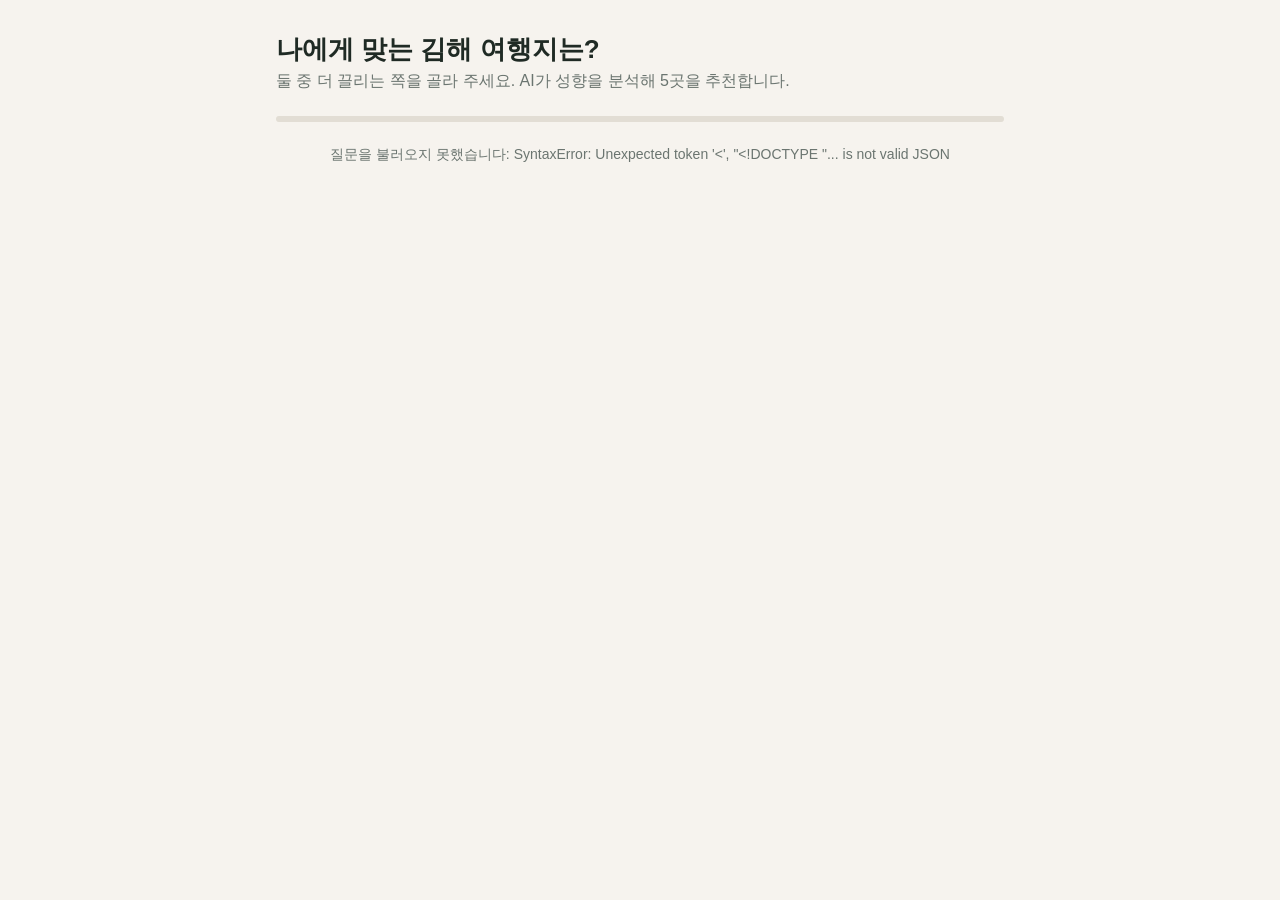
==== agent/static/index.html @ b8bde06d "v2 추천 API 원본 가져오기 (03_LocalRise_API) Co-Authored-By: Claude Opus 5.5 <noreply@anthropic.com> Claude-" ====
<!doctype html>
<html lang="ko">
<head>
<meta charset="utf-8">
<meta name="viewport" content="width=device-width, initial-scale=1">
<title>LocalRise 김해 여행 성향 테스트</title>
<style>
  :root { --bg:#f6f3ee; --card:#fff; --ink:#1f2a24; --sub:#6b7570; --accent:#2f6b4f; --accent2:#e6efe9; --line:#e2ddd4; }
  * { box-sizing:border-box; }
  body { margin:0; background:var(--bg); color:var(--ink); font-family:"Pretendard","Apple SD Gothic Neo","Malgun Gothic",sans-serif; }
  .wrap { max-width:760px; margin:0 auto; padding:32px 16px 64px; }
  h1 { font-size:26px; margin:0 0 4px; } .lead { color:var(--sub); margin:0 0 24px; }
  .bar { height:6px; background:var(--line); border-radius:3px; overflow:hidden; margin-bottom:24px; }
  .bar > i { display:block; height:100%; width:0; background:var(--accent); transition:width .25s; }
  .q { background:var(--card); border-radius:16px; padding:28px 20px; box-shadow:0 1px 3px rgba(0,0,0,.06); }
  .q h2 { font-size:21px; margin:0 0 20px; text-align:center; }
  .opts { display:grid; grid-template-columns:1fr 1fr; gap:12px; }
  .opt { border:2px solid var(--line); background:#fff; border-radius:12px; padding:22px 12px; font-size:17px; cursor:pointer; color:var(--ink); }
  .opt:hover { border-color:var(--accent); background:var(--accent2); }
  .muted { color:var(--sub); font-size:14px; text-align:center; margin-top:14px; }
  .persona { background:var(--accent); color:#fff; border-radius:16px; padding:20px; margin-bottom:18px; font-size:17px; line-height:1.6; }
  .rec { background:var(--card); border-radius:14px; padding:18px; margin-bottom:12px; display:grid; grid-template-columns:120px 1fr; gap:16px; }
  .rec .media { width:120px; height:90px; border-radius:10px; background:var(--accent2); object-fit:cover; display:flex; align-items:center; justify-content:center; color:var(--sub); font-size:12px; }
  .rec h3 { margin:0 0 6px; font-size:18px; } .rec p { margin:0 0 8px; line-height:1.6; font-size:15px; }
  .tag { display:inline-block; background:var(--accent2); color:var(--accent); border-radius:999px; padding:2px 10px; font-size:13px; margin-right:4px; }
  .btn { background:var(--accent); color:#fff; border:0; border-radius:10px; padding:12px 18px; font-size:16px; cursor:pointer; margin-top:8px; }
  .meta { color:var(--sub); font-size:13px; margin-top:12px; }
  .spin { width:36px; height:36px; border:4px solid var(--line); border-top-color:var(--accent); border-radius:50%; margin:24px auto; animation:r 1s linear infinite; }
  @keyframes r { to { transform:rotate(360deg); } }
  @media (max-width:520px) { .opts { grid-template-columns:1fr; } .rec { grid-template-columns:1fr; } .rec .media { width:100%; height:160px; } }
</style>
</head>
<body>
<div class="wrap">
  <h1>나에게 맞는 김해 여행지는?</h1>
  <p class="lead">둘 중 더 끌리는 쪽을 골라 주세요. AI가 성향을 분석해 5곳을 추천합니다.</p>
  <div class="bar"><i id="bar"></i></div>
  <div id="app"><div class="spin"></div></div>
</div>
<script>
// 이 페이지는 API 동작 확인용 테스트 화면입니다. 팀 프론트엔드는 같은 API(/quiz, /recommend_quiz)를 호출하면 됩니다.
const el = document.getElementById("app"), bar = document.getElementById("bar");
let questions = [], answers = {}, idx = 0;
const esc = s => String(s ?? "").replace(/[&<>"']/g, c => ({"&":"&amp;","<":"&lt;",">":"&gt;",'"':"&quot;","'":"&#39;"}[c]));

async function start() {
  try {
    questions = (await (await fetch("/quiz")).json()).questions;
    answers = {}; idx = 0; showQ();
  } catch (e) { el.innerHTML = `<p class="muted">질문을 불러오지 못했습니다: ${esc(e)}</p>`; }
}
function showQ() {
  bar.style.width = (idx / questions.length * 100) + "%";
  const q = questions[idx];
  el.innerHTML = `<div class="q"><h2>${esc(q.text)}</h2><div class="opts">
    <button class="opt" data-v="A">${esc(q.options.A.label)}</button>
    <button class="opt" data-v="B">${esc(q.options.B.label)}</button></div>
    <p class="muted">${idx + 1} / ${questions.length}</p></div>`;
  el.querySelectorAll(".opt").forEach(b => b.onclick = () => pick(q.id, b.dataset.v));
}
function pick(id, v) {
  answers[id] = v; idx++;
  idx < questions.length ? showQ() : submit();
}
async function submit() {
  bar.style.width = "100%";
  el.innerHTML = `<div class="spin"></div><p class="muted">AI가 여행 성향을 분석하고 있어요…</p>`;
  const t0 = performance.now();
  try {
    const res = await fetch("/recommend_quiz", { method:"POST", headers:{"Content-Type":"application/json"}, body:JSON.stringify({answers}) });
    if (!res.ok) throw new Error((await res.json()).detail || res.status);
    showResult(await res.json(), ((performance.now() - t0) / 1000).toFixed(1));
  } catch (e) { el.innerHTML = `<p class="muted">추천 실패: ${esc(e.message)}</p><button class="btn" onclick="start()">다시 하기</button>`; }
}
function media(r) {
  if (r.video_url) return `<video class="media" src="${esc(r.video_url)}" autoplay muted loop playsinline></video>`;
  if (r.image_url) return `<img class="media" src="${esc(r.image_url)}" alt="${esc(r.place_name)}">`;
  return `<div class="media">이미지 준비 중</div>`;
}
function showResult(d, sec) {
  el.innerHTML = `<div class="persona">${esc(d.persona_summary)}</div>` +
    d.recommendations.map((r, i) => `<div class="rec">${media(r)}<div>
      <h3>${i + 1}. ${esc(r.place_name)}</h3><p>${esc(r.recommend_reason)}</p>
      ${(r.matching_tags || []).map(t => `<span class="tag">#${esc(t)}</span>`).join("")}</div></div>`).join("") +
    `<button class="btn" onclick="start()">처음부터 다시</button>
     <p class="meta">응답 ${sec}초 · 생성 방식: ${esc(d.source)} · 답: ${esc(Object.values(d.answers || {}).join(""))}</p>`;
}
start();
</script>
</body>
</html>
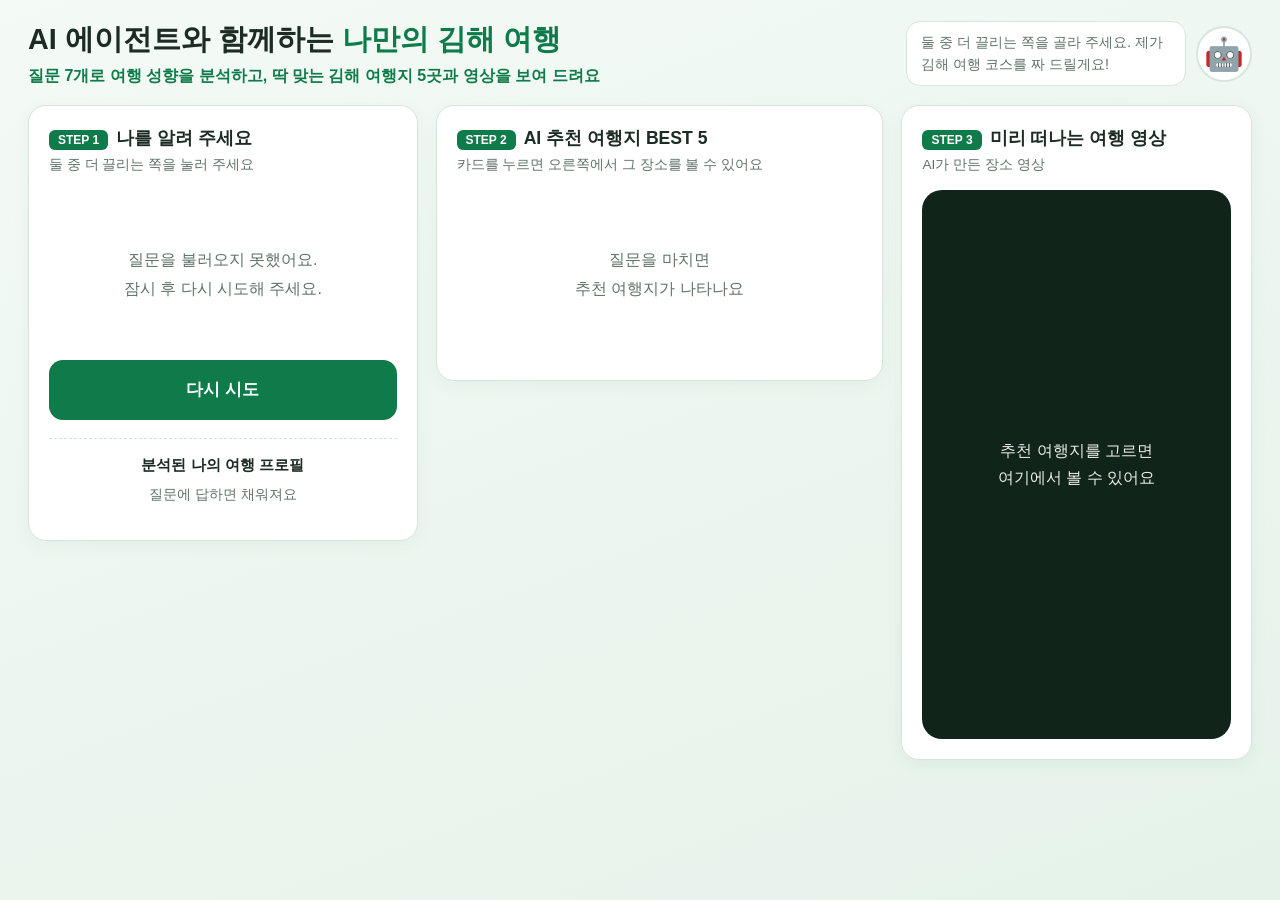
==== commit f2be4904: "시연 화면 3단계 추가 (질문 → 추천 카드 → 장소 영상) - Mock 화면 구성을 참고해 v2 7문항(/quiz, /recommend_quiz)에 연결 - 성향 요약(perso" ====
--- a/agent/static/index.html
+++ b/agent/static/index.html
@@ -1,91 +1,246 @@
-<!doctype html>
+<!DOCTYPE html>
 <html lang="ko">
 <head>
-<meta charset="utf-8">
+<meta charset="UTF-8">
 <meta name="viewport" content="width=device-width, initial-scale=1">
-<title>LocalRise 김해 여행 성향 테스트</title>
+<title>LocalRise · 나에게 맞는 김해 여행</title>
+<!-- 전시장 인터넷이 끊겨도 동작하도록 외부 폰트·스크립트를 쓰지 않는다 -->
 <style>
-  :root { --bg:#f6f3ee; --card:#fff; --ink:#1f2a24; --sub:#6b7570; --accent:#2f6b4f; --accent2:#e6efe9; --line:#e2ddd4; }
-  * { box-sizing:border-box; }
-  body { margin:0; background:var(--bg); color:var(--ink); font-family:"Pretendard","Apple SD Gothic Neo","Malgun Gothic",sans-serif; }
-  .wrap { max-width:760px; margin:0 auto; padding:32px 16px 64px; }
-  h1 { font-size:26px; margin:0 0 4px; } .lead { color:var(--sub); margin:0 0 24px; }
-  .bar { height:6px; background:var(--line); border-radius:3px; overflow:hidden; margin-bottom:24px; }
-  .bar > i { display:block; height:100%; width:0; background:var(--accent); transition:width .25s; }
-  .q { background:var(--card); border-radius:16px; padding:28px 20px; box-shadow:0 1px 3px rgba(0,0,0,.06); }
-  .q h2 { font-size:21px; margin:0 0 20px; text-align:center; }
-  .opts { display:grid; grid-template-columns:1fr 1fr; gap:12px; }
-  .opt { border:2px solid var(--line); background:#fff; border-radius:12px; padding:22px 12px; font-size:17px; cursor:pointer; color:var(--ink); }
-  .opt:hover { border-color:var(--accent); background:var(--accent2); }
-  .muted { color:var(--sub); font-size:14px; text-align:center; margin-top:14px; }
-  .persona { background:var(--accent); color:#fff; border-radius:16px; padding:20px; margin-bottom:18px; font-size:17px; line-height:1.6; }
-  .rec { background:var(--card); border-radius:14px; padding:18px; margin-bottom:12px; display:grid; grid-template-columns:120px 1fr; gap:16px; }
-  .rec .media { width:120px; height:90px; border-radius:10px; background:var(--accent2); object-fit:cover; display:flex; align-items:center; justify-content:center; color:var(--sub); font-size:12px; }
-  .rec h3 { margin:0 0 6px; font-size:18px; } .rec p { margin:0 0 8px; line-height:1.6; font-size:15px; }
-  .tag { display:inline-block; background:var(--accent2); color:var(--accent); border-radius:999px; padding:2px 10px; font-size:13px; margin-right:4px; }
-  .btn { background:var(--accent); color:#fff; border:0; border-radius:10px; padding:12px 18px; font-size:16px; cursor:pointer; margin-top:8px; }
-  .meta { color:var(--sub); font-size:13px; margin-top:12px; }
-  .spin { width:36px; height:36px; border:4px solid var(--line); border-top-color:var(--accent); border-radius:50%; margin:24px auto; animation:r 1s linear infinite; }
-  @keyframes r { to { transform:rotate(360deg); } }
-  @media (max-width:520px) { .opts { grid-template-columns:1fr; } .rec { grid-template-columns:1fr; } .rec .media { width:100%; height:160px; } }
+  :root { --g:#0f7a4a; --g2:#14935a; --gl:#e6f5ec; --line:#d7e6dd; --text:#1c2b24; --muted:#5f7368; --night:#10241a; }
+  * { box-sizing:border-box; margin:0; }
+  body { font-family:"Pretendard","Apple SD Gothic Neo","Malgun Gothic","Noto Sans KR",sans-serif; color:var(--text);
+         background:linear-gradient(160deg,#f4faf6,#e5f2ea); min-height:100vh; padding:20px 28px 40px; }
+  header { display:flex; justify-content:space-between; align-items:center; gap:20px; margin-bottom:18px; }
+  h1 { font-size:1.8rem; font-weight:900; } h1 span { color:var(--g); }
+  .sub { color:var(--g); font-weight:600; margin-top:6px; }
+  .bot { display:flex; align-items:center; gap:10px; }
+  .bot i { font-style:normal; font-size:2rem; width:56px; height:56px; display:grid; place-items:center; background:#fff; border:2px solid var(--line); border-radius:50%; }
+  .bubble { background:#fff; border:1px solid var(--line); border-radius:14px; padding:10px 14px; font-size:.9rem; color:var(--muted); max-width:280px; line-height:1.5; }
+  .grid { display:grid; grid-template-columns:1fr 1.15fr 0.9fr; gap:18px; align-items:start; }
+  .panel { background:#fff; border:1px solid var(--line); border-radius:18px; padding:20px; box-shadow:0 4px 18px rgba(15,122,74,.06); }
+  .step { display:inline-block; background:var(--g); color:#fff; font-size:.75rem; font-weight:700; padding:3px 9px; border-radius:6px; margin-right:8px; }
+  .ptitle { font-weight:800; font-size:1.1rem; } .psub { color:var(--muted); font-size:.85rem; margin:6px 0 16px; }
+  .bar { height:8px; background:var(--gl); border-radius:99px; overflow:hidden; margin-bottom:8px; }
+  .bar i { display:block; height:100%; width:0; background:var(--g2); transition:width .3s; }
+  .count { text-align:right; color:var(--muted); font-size:.85rem; margin-bottom:10px; }
+  .q { font-weight:800; font-size:1.25rem; margin:4px 0 16px; line-height:1.4; }
+  .opts { display:grid; gap:12px; }
+  .opts button, .ghost { min-height:72px; padding:16px 14px; border:2px solid var(--line); background:#fff; border-radius:14px;
+         font:inherit; font-size:1.1rem; font-weight:600; cursor:pointer; color:var(--text); transition:.15s; }
+  .opts button:hover, .opts button:active, .ghost:hover { border-color:var(--g); background:var(--gl); }
+  .back { margin-top:12px; background:none; border:0; color:var(--muted); font:inherit; cursor:pointer; text-decoration:underline; }
+  .primary { width:100%; min-height:60px; border:0; border-radius:14px; background:var(--g); color:#fff; font:inherit; font-weight:800; font-size:1.05rem; cursor:pointer; }
+  .primary:hover { background:var(--g2); } .primary:disabled { background:#b7cdc1; cursor:not-allowed; }
+  .profile { margin-top:18px; padding-top:16px; border-top:1px dashed var(--line); }
+  .profile b { font-size:.95rem; display:block; margin-bottom:10px; text-align:center; }
+  .persona { background:var(--g); color:#fff; border-radius:14px; padding:14px 16px; line-height:1.6; font-size:1rem; margin-bottom:10px; }
+  .tag { display:inline-block; background:var(--gl); color:var(--g); border-radius:99px; font-size:.8rem; padding:4px 10px; margin:2px; }
+  .empty { color:var(--muted); text-align:center; padding:56px 10px; font-size:1rem; line-height:1.8; }
+  .spinner { width:38px; height:38px; border:4px solid var(--gl); border-top-color:var(--g); border-radius:50%; animation:spin 1s linear infinite; margin:0 auto 14px; }
+  #list { display:grid; gap:10px; margin-bottom:14px; }
+  .card { display:grid; grid-template-columns:92px 1fr; gap:12px; padding:10px; border:2px solid var(--line); border-radius:14px;
+          cursor:pointer; transition:.15s; animation:fade .4s ease both; text-align:left; background:#fff; font:inherit; color:inherit; }
+  .card:hover { border-color:#9fd2b6; } .card.sel { border-color:var(--g); background:#f6fcf8; }
+  .thumb { width:92px; height:92px; border-radius:10px; object-fit:cover; display:grid; place-items:center; color:#fff; font-weight:900; font-size:1.7rem; }
+  .card h3 { font-size:1.05rem; margin-bottom:4px; } .card h3 small { color:var(--g); font-weight:800; margin-right:4px; }
+  .card p { color:var(--muted); font-size:.85rem; line-height:1.5; display:-webkit-box; -webkit-line-clamp:3; -webkit-box-orient:vertical; overflow:hidden; }
+  .card.sel p { -webkit-line-clamp:unset; color:var(--text); }
+  .phone { position:relative; aspect-ratio:9/16; max-height:620px; margin:0 auto; border-radius:20px; overflow:hidden; background:var(--night);
+           display:grid; place-items:center; color:#fff; text-align:center; }
+  .phone video, .phone img { position:absolute; inset:0; width:100%; height:100%; object-fit:cover; display:none; }
+  .phone .msg { padding:24px; font-size:1rem; line-height:1.7; opacity:.92; z-index:1; }
+  .caption { position:absolute; left:16px; right:16px; bottom:16px; text-align:left; font-size:.95rem; line-height:1.5;
+             text-shadow:0 1px 6px #000; display:none; z-index:2; }
+  .caption b { font-size:1.2rem; }
+  .debug { margin-top:14px; font-size:.75rem; color:var(--muted); }
+  @keyframes fade { from { opacity:0; transform:translateY(8px); } } @keyframes spin { to { transform:rotate(360deg); } }
+  @media (max-width:1000px) { .grid { grid-template-columns:1fr; } .bubble { display:none; } .phone { max-height:520px; } }
 </style>
 </head>
 <body>
-<div class="wrap">
-  <h1>나에게 맞는 김해 여행지는?</h1>
-  <p class="lead">둘 중 더 끌리는 쪽을 골라 주세요. AI가 성향을 분석해 5곳을 추천합니다.</p>
-  <div class="bar"><i id="bar"></i></div>
-  <div id="app"><div class="spin"></div></div>
+<header>
+  <div>
+    <h1>AI 에이전트와 함께하는 <span>나만의 김해 여행</span></h1>
+    <p class="sub">질문 7개로 여행 성향을 분석하고, 딱 맞는 김해 여행지 5곳과 영상을 보여 드려요</p>
+  </div>
+  <div class="bot"><div class="bubble">둘 중 더 끌리는 쪽을 골라 주세요. 제가 김해 여행 코스를 짜 드릴게요!</div><i>🤖</i></div>
+</header>
+
+<div class="grid">
+  <section class="panel">
+    <div><span class="step">STEP 1</span><span class="ptitle">나를 알려 주세요</span></div>
+    <p class="psub">둘 중 더 끌리는 쪽을 눌러 주세요</p>
+    <div id="surveyBox"><div class="spinner"></div></div>
+    <div class="profile"><b>분석된 나의 여행 프로필</b><div id="profile"><p class="psub" style="text-align:center">질문에 답하면 채워져요</p></div></div>
+  </section>
+
+  <section class="panel">
+    <div><span class="step">STEP 2</span><span class="ptitle">AI 추천 여행지 BEST 5</span></div>
+    <p class="psub">카드를 누르면 오른쪽에서 그 장소를 볼 수 있어요</p>
+    <div id="recoBox"><div class="empty">질문을 마치면<br>추천 여행지가 나타나요</div></div>
+  </section>
+
+  <section class="panel">
+    <div><span class="step">STEP 3</span><span class="ptitle">미리 떠나는 여행 영상</span></div>
+    <p class="psub">AI가 만든 장소 영상</p>
+    <div class="phone">
+      <div class="msg" id="phoneMsg">추천 여행지를 고르면<br>여기에서 볼 수 있어요</div>
+      <img id="still" alt="">
+      <video id="player" playsinline muted loop></video>
+      <div class="caption" id="caption"></div>
+    </div>
+  </section>
 </div>
+<div class="debug" id="debug" hidden></div>
+
 <script>
-// 이 페이지는 API 동작 확인용 테스트 화면입니다. 팀 프론트엔드는 같은 API(/quiz, /recommend_quiz)를 호출하면 됩니다.
-const el = document.getElementById("app"), bar = document.getElementById("bar");
-let questions = [], answers = {}, idx = 0;
+const $ = id => document.getElementById(id);
 const esc = s => String(s ?? "").replace(/[&<>"']/g, c => ({"&":"&amp;","<":"&lt;",">":"&gt;",'"':"&quot;","'":"&#39;"}[c]));
-
-async function start() {
+const COLORS = ["#2f8f5b", "#3b7fb5", "#c47f2c", "#7a5bb5", "#b5476b"];
+const DEBUG = new URLSearchParams(location.search).has("debug");   // 주소 끝에 ?debug 붙이면 생성 방식 표시
+const IDLE_RESET_MS = 120000;   // 결과 화면에서 2분 동안 아무도 안 만지면 처음으로 (전시용)
+
+async function api(url, body) {
+  const res = await fetch(url, body ? { method: "POST", headers: { "Content-Type": "application/json" }, body: JSON.stringify(body) } : undefined);
+  if (!res.ok) throw new Error((await res.json().catch(() => ({}))).detail || res.status);
+  return res.json();
+}
+
+let questions = [], answers = {}, idx = 0, places = [], selected = 0, sessionId = "", viewToken = 0, idleTimer = null;
+const tasks = {};   // place_id -> {task_id, result}
+
+// ---------- STEP 1 질문 ----------
+async function startSurvey() {
+  clearTimeout(idleTimer);
+  answers = {}; idx = 0; places = []; viewToken++;
+  for (const k in tasks) delete tasks[k];
+  sessionId = "s_" + Math.random().toString(36).slice(2, 10);
+  $("recoBox").innerHTML = '<div class="empty">질문을 마치면<br>추천 여행지가 나타나요</div>';
+  $("profile").innerHTML = '<p class="psub" style="text-align:center">질문에 답하면 채워져요</p>';
+  resetPhone("추천 여행지를 고르면<br>여기에서 볼 수 있어요");
   try {
-    questions = (await (await fetch("/quiz")).json()).questions;
-    answers = {}; idx = 0; showQ();
-  } catch (e) { el.innerHTML = `<p class="muted">질문을 불러오지 못했습니다: ${esc(e)}</p>`; }
-}
-function showQ() {
-  bar.style.width = (idx / questions.length * 100) + "%";
+    if (!questions.length) questions = (await api("/quiz")).questions;
+    renderQuestion();
+  } catch (e) {
+    $("surveyBox").innerHTML = `<div class="empty">질문을 불러오지 못했어요.<br>잠시 후 다시 시도해 주세요.</div><button class="primary" onclick="startSurvey()">다시 시도</button>`;
+  }
+}
+
+function renderQuestion() {
   const q = questions[idx];
-  el.innerHTML = `<div class="q"><h2>${esc(q.text)}</h2><div class="opts">
-    <button class="opt" data-v="A">${esc(q.options.A.label)}</button>
-    <button class="opt" data-v="B">${esc(q.options.B.label)}</button></div>
-    <p class="muted">${idx + 1} / ${questions.length}</p></div>`;
-  el.querySelectorAll(".opt").forEach(b => b.onclick = () => pick(q.id, b.dataset.v));
-}
+  $("surveyBox").innerHTML = `<div class="bar"><i style="width:${idx / questions.length * 100}%"></i></div>
+    <div class="count">${idx + 1} / ${questions.length}</div>
+    <div class="q">${esc(q.text)}</div>
+    <div class="opts">
+      <button data-v="A">${esc(q.options.A.label)}</button>
+      <button data-v="B">${esc(q.options.B.label)}</button>
+    </div>${idx ? '<button class="back" id="back">← 이전 질문</button>' : ""}`;
+  $("surveyBox").querySelectorAll(".opts button").forEach(b => b.onclick = () => pick(q.id, b.dataset.v));
+  if (idx) $("back").onclick = () => { idx--; delete answers[questions[idx].id]; renderProfileTags(); renderQuestion(); };
+}
+
+function renderProfileTags() {
+  const tags = questions.filter(q => answers[q.id]).map(q => `<span class="tag">#${esc(q.options[answers[q.id]].label)}</span>`);
+  $("profile").innerHTML = tags.length ? `<div style="text-align:center">${tags.join("")}</div>` : '<p class="psub" style="text-align:center">질문에 답하면 채워져요</p>';
+}
+
 function pick(id, v) {
-  answers[id] = v; idx++;
-  idx < questions.length ? showQ() : submit();
-}
+  answers[id] = v; idx++; renderProfileTags();
+  idx < questions.length ? renderQuestion() : submit();
+}
+
 async function submit() {
-  bar.style.width = "100%";
-  el.innerHTML = `<div class="spin"></div><p class="muted">AI가 여행 성향을 분석하고 있어요…</p>`;
+  $("surveyBox").innerHTML = '<div class="bar"><i style="width:100%"></i></div><div class="empty">답변 완료!<br>AI가 여행 성향을 분석하고 있어요</div>';
+  $("recoBox").innerHTML = '<div class="empty"><div class="spinner"></div>AI가 김해 여행지를 고르는 중이에요</div>';
   const t0 = performance.now();
   try {
-    const res = await fetch("/recommend_quiz", { method:"POST", headers:{"Content-Type":"application/json"}, body:JSON.stringify({answers}) });
-    if (!res.ok) throw new Error((await res.json()).detail || res.status);
-    showResult(await res.json(), ((performance.now() - t0) / 1000).toFixed(1));
-  } catch (e) { el.innerHTML = `<p class="muted">추천 실패: ${esc(e.message)}</p><button class="btn" onclick="start()">다시 하기</button>`; }
-}
-function media(r) {
-  if (r.video_url) return `<video class="media" src="${esc(r.video_url)}" autoplay muted loop playsinline></video>`;
-  if (r.image_url) return `<img class="media" src="${esc(r.image_url)}" alt="${esc(r.place_name)}">`;
-  return `<div class="media">이미지 준비 중</div>`;
-}
-function showResult(d, sec) {
-  el.innerHTML = `<div class="persona">${esc(d.persona_summary)}</div>` +
-    d.recommendations.map((r, i) => `<div class="rec">${media(r)}<div>
-      <h3>${i + 1}. ${esc(r.place_name)}</h3><p>${esc(r.recommend_reason)}</p>
-      ${(r.matching_tags || []).map(t => `<span class="tag">#${esc(t)}</span>`).join("")}</div></div>`).join("") +
-    `<button class="btn" onclick="start()">처음부터 다시</button>
-     <p class="meta">응답 ${sec}초 · 생성 방식: ${esc(d.source)} · 답: ${esc(Object.values(d.answers || {}).join(""))}</p>`;
-}
-start();
+    const d = await api("/recommend_quiz", { answers });
+    places = d.recommendations;
+    $("profile").innerHTML = `<div class="persona">${esc(d.persona_summary)}</div>` + $("profile").innerHTML;
+    $("surveyBox").innerHTML = '<div class="empty">딱 맞는 여행지를 찾았어요!</div><button class="ghost" style="width:100%" id="restart">처음부터 다시 하기</button>';
+    $("restart").onclick = startSurvey;
+    if (DEBUG) { $("debug").hidden = false; $("debug").textContent = `생성 방식: ${d.source} · 응답 ${((performance.now() - t0) / 1000).toFixed(1)}초 · 답: ${Object.values(answers).join("")}`; }
+    selected = 0; renderList(); showPlace(places[0]);
+    places.slice(1).forEach(p => ensureTask(p).catch(() => {}));   // 나머지 장소도 미리 준비
+    armIdleReset();
+  } catch (e) {
+    $("recoBox").innerHTML = `<div class="empty">추천을 만들지 못했어요.<br>잠시 후 다시 시도해 주세요.</div>`;
+    $("surveyBox").innerHTML = '<button class="primary" id="retry">처음부터 다시 하기</button>';
+    $("retry").onclick = startSurvey;
+  }
+}
+
+// ---------- STEP 2 추천 카드 ----------
+function thumb(p, i) {
+  return p.image_url
+    ? `<img class="thumb" src="${esc(p.image_url)}" alt="${esc(p.place_name)}">`
+    : `<div class="thumb" style="background:linear-gradient(135deg,${COLORS[i % 5]},#0f3d28)">${i + 1}</div>`;
+}
+
+function renderList() {
+  $("recoBox").innerHTML = '<div id="list"></div>';
+  places.forEach((p, i) => {
+    const el = document.createElement("button");
+    el.className = "card" + (i === selected ? " sel" : "");
+    el.style.animationDelay = `${i * 0.08}s`;
+    el.innerHTML = `${thumb(p, i)}<div><h3><small>${i + 1}</small>${esc(p.place_name)}</h3><p>${esc(p.recommend_reason)}</p>
+      <div>${(p.matching_tags || []).map(t => `<span class="tag">#${esc(t)}</span>`).join("")}</div></div>`;
+    el.onclick = () => { selected = i; renderList(); showPlace(p); armIdleReset(); };
+    $("list").appendChild(el);
+  });
+}
+
+// ---------- STEP 3 영상 ----------
+function resetPhone(msg) {
+  const v = $("player"); v.pause(); v.removeAttribute("src"); v.style.display = "none";
+  $("still").style.display = "none"; $("caption").style.display = "none";
+  $("phoneMsg").style.display = "block"; $("phoneMsg").innerHTML = msg;
+}
+
+async function ensureTask(p) {
+  let t = tasks[p.place_id];
+  if (!t) {
+    const res = await api("/api/videos", { place_id: p.place_id, session_id: sessionId });
+    t = tasks[p.place_id] = { task_id: res.task_id, result: null };
+  }
+  return t;
+}
+
+async function showPlace(p) {
+  const token = ++viewToken;
+  resetPhone(`<div class="spinner"></div>${esc(p.place_name)}<br>영상 준비 중...`);
+  try {
+    const t = await ensureTask(p);
+    for (let tries = 0; tries < 60 && !t.result; tries++) {   // 최대 약 2분 기다림
+      const s = await api(`/api/video-status/${t.task_id}`);
+      if (s.status === "succeeded") { t.result = s.result; break; }
+      if (s.status === "not_ready") break;
+      if (token !== viewToken) return;
+      await new Promise(r => setTimeout(r, 2000));
+    }
+    if (token !== viewToken) return;
+    const r = t.result || {};
+    $("phoneMsg").style.display = "none";
+    if (r.video_url) {
+      const v = $("player"); v.src = r.video_url; v.style.display = "block"; v.play().catch(() => {});
+    } else if (r.image_url || p.image_url) {
+      $("still").src = r.image_url || p.image_url; $("still").style.display = "block";
+    } else {
+      $("phoneMsg").style.display = "block";
+      $("phoneMsg").innerHTML = `${esc(p.place_name)}<br>영상을 준비하고 있어요`;
+    }
+    $("caption").style.display = "block";
+    $("caption").innerHTML = `<b>${esc(p.place_name)}</b><br>${(p.matching_tags || []).map(t => "#" + esc(t)).join(" ")} #김해여행`;
+  } catch (e) {
+    if (token === viewToken) resetPhone(`${esc(p.place_name)}<br>영상을 불러오지 못했어요`);
+  }
+}
+
+// ---------- 전시용: 한동안 아무도 안 만지면 처음으로 ----------
+function armIdleReset() { clearTimeout(idleTimer); idleTimer = setTimeout(startSurvey, IDLE_RESET_MS); }
+document.addEventListener("pointerdown", () => { if (places.length) armIdleReset(); });
+
+startSurvey();
 </script>
 </body>
 </html>
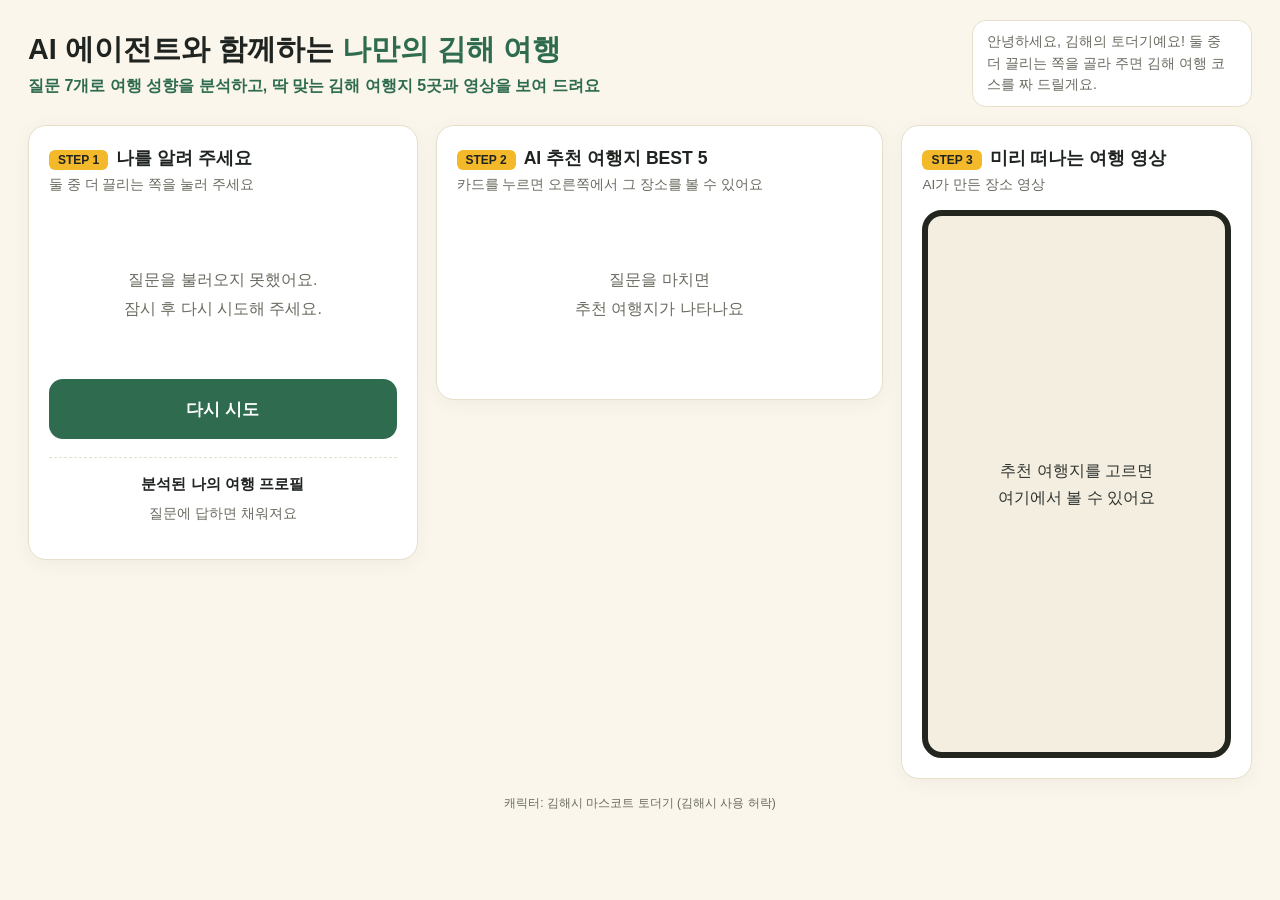
==== commit fbe924ad: "시연 화면 색감 정리 + 토더기 자리 마련 (이미지는 노트북에만) - 색감: 크림 바탕 + 노랑 포인트 + 베이지 테두리 - 토더기 이미지 자리(static/brand/)는 만들되" ====
--- a/agent/static/index.html
+++ b/agent/static/index.html
@@ -6,53 +6,58 @@
 <title>LocalRise · 나에게 맞는 김해 여행</title>
 <!-- 전시장 인터넷이 끊겨도 동작하도록 외부 폰트·스크립트를 쓰지 않는다 -->
 <style>
-  :root { --g:#0f7a4a; --g2:#14935a; --gl:#e6f5ec; --line:#d7e6dd; --text:#1c2b24; --muted:#5f7368; --night:#10241a; }
+  :root { --g:#2e6b4f; --g2:#3a8160; --gl:#eef4ee; --y:#f4b82b; --yl:#fdf1d2; --clay:#cfc8b2; --line:#e6dfcc; --text:#1f2421; --muted:#6b6a60; --night:#23251f; }
   * { box-sizing:border-box; margin:0; }
   body { font-family:"Pretendard","Apple SD Gothic Neo","Malgun Gothic","Noto Sans KR",sans-serif; color:var(--text);
-         background:linear-gradient(160deg,#f4faf6,#e5f2ea); min-height:100vh; padding:20px 28px 40px; }
+         background:#faf6ec; min-height:100vh; padding:20px 28px 40px; }
   header { display:flex; justify-content:space-between; align-items:center; gap:20px; margin-bottom:18px; }
   h1 { font-size:1.8rem; font-weight:900; } h1 span { color:var(--g); }
   .sub { color:var(--g); font-weight:600; margin-top:6px; }
   .bot { display:flex; align-items:center; gap:10px; }
-  .bot i { font-style:normal; font-size:2rem; width:56px; height:56px; display:grid; place-items:center; background:#fff; border:2px solid var(--line); border-radius:50%; }
+  .bot img { width:92px; height:92px; object-fit:contain; }
   .bubble { background:#fff; border:1px solid var(--line); border-radius:14px; padding:10px 14px; font-size:.9rem; color:var(--muted); max-width:280px; line-height:1.5; }
   .grid { display:grid; grid-template-columns:1fr 1.15fr 0.9fr; gap:18px; align-items:start; }
-  .panel { background:#fff; border:1px solid var(--line); border-radius:18px; padding:20px; box-shadow:0 4px 18px rgba(15,122,74,.06); }
-  .step { display:inline-block; background:var(--g); color:#fff; font-size:.75rem; font-weight:700; padding:3px 9px; border-radius:6px; margin-right:8px; }
+  .panel { background:#fff; border:1.5px solid var(--line); border-radius:18px; padding:20px; box-shadow:0 4px 18px rgba(60,50,20,.05); }
+  .step { display:inline-block; background:var(--y); color:var(--text); font-size:.75rem; font-weight:700; padding:3px 9px; border-radius:6px; margin-right:8px; }
   .ptitle { font-weight:800; font-size:1.1rem; } .psub { color:var(--muted); font-size:.85rem; margin:6px 0 16px; }
   .bar { height:8px; background:var(--gl); border-radius:99px; overflow:hidden; margin-bottom:8px; }
-  .bar i { display:block; height:100%; width:0; background:var(--g2); transition:width .3s; }
+  .bar i { display:block; height:100%; width:0; background:var(--y); transition:width .3s; }
   .count { text-align:right; color:var(--muted); font-size:.85rem; margin-bottom:10px; }
-  .q { font-weight:800; font-size:1.25rem; margin:4px 0 16px; line-height:1.4; }
+  .q { font-weight:800; font-size:1.25rem; margin:4px 0 16px; line-height:1.4; display:flex; align-items:center; gap:10px; }
+  .q img { width:64px; flex:none; }
+  .mascot { display:block; margin:0 auto 12px; width:130px; }
+  .persona-row { display:flex; align-items:center; gap:10px; margin-bottom:10px; } .persona-row img { width:70px; flex:none; } .persona-row .persona { margin:0; flex:1; }
+  .phone .msg img { width:150px; display:block; margin:0 auto 14px; }
   .opts { display:grid; gap:12px; }
   .opts button, .ghost { min-height:72px; padding:16px 14px; border:2px solid var(--line); background:#fff; border-radius:14px;
          font:inherit; font-size:1.1rem; font-weight:600; cursor:pointer; color:var(--text); transition:.15s; }
-  .opts button:hover, .opts button:active, .ghost:hover { border-color:var(--g); background:var(--gl); }
+  .opts button:hover, .opts button:active, .ghost:hover { border-color:var(--y); background:var(--yl); }
   .back { margin-top:12px; background:none; border:0; color:var(--muted); font:inherit; cursor:pointer; text-decoration:underline; }
   .primary { width:100%; min-height:60px; border:0; border-radius:14px; background:var(--g); color:#fff; font:inherit; font-weight:800; font-size:1.05rem; cursor:pointer; }
   .primary:hover { background:var(--g2); } .primary:disabled { background:#b7cdc1; cursor:not-allowed; }
   .profile { margin-top:18px; padding-top:16px; border-top:1px dashed var(--line); }
   .profile b { font-size:.95rem; display:block; margin-bottom:10px; text-align:center; }
   .persona { background:var(--g); color:#fff; border-radius:14px; padding:14px 16px; line-height:1.6; font-size:1rem; margin-bottom:10px; }
-  .tag { display:inline-block; background:var(--gl); color:var(--g); border-radius:99px; font-size:.8rem; padding:4px 10px; margin:2px; }
+  .tag { display:inline-block; background:var(--yl); color:#7a5a10; border-radius:99px; font-size:.8rem; padding:4px 10px; margin:2px; }
   .empty { color:var(--muted); text-align:center; padding:56px 10px; font-size:1rem; line-height:1.8; }
   .spinner { width:38px; height:38px; border:4px solid var(--gl); border-top-color:var(--g); border-radius:50%; animation:spin 1s linear infinite; margin:0 auto 14px; }
   #list { display:grid; gap:10px; margin-bottom:14px; }
   .card { display:grid; grid-template-columns:92px 1fr; gap:12px; padding:10px; border:2px solid var(--line); border-radius:14px;
           cursor:pointer; transition:.15s; animation:fade .4s ease both; text-align:left; background:#fff; font:inherit; color:inherit; }
-  .card:hover { border-color:#9fd2b6; } .card.sel { border-color:var(--g); background:#f6fcf8; }
+  .card:hover { border-color:var(--clay); } .card.sel { border-color:var(--y); background:#fffaf0; }
   .thumb { width:92px; height:92px; border-radius:10px; object-fit:cover; display:grid; place-items:center; color:#fff; font-weight:900; font-size:1.7rem; }
   .card h3 { font-size:1.05rem; margin-bottom:4px; } .card h3 small { color:var(--g); font-weight:800; margin-right:4px; }
   .card p { color:var(--muted); font-size:.85rem; line-height:1.5; display:-webkit-box; -webkit-line-clamp:3; -webkit-box-orient:vertical; overflow:hidden; }
   .card.sel p { -webkit-line-clamp:unset; color:var(--text); }
-  .phone { position:relative; aspect-ratio:9/16; max-height:620px; margin:0 auto; border-radius:20px; overflow:hidden; background:var(--night);
-           display:grid; place-items:center; color:#fff; text-align:center; }
-  .phone video, .phone img { position:absolute; inset:0; width:100%; height:100%; object-fit:cover; display:none; }
+  .phone { position:relative; aspect-ratio:9/16; max-height:620px; margin:0 auto; border-radius:20px; overflow:hidden; background:#f3eee0;
+           border:6px solid var(--night); display:grid; place-items:center; color:var(--text); text-align:center; }
+  .phone video, .phone #still { position:absolute; inset:0; width:100%; height:100%; object-fit:cover; display:none; }
   .phone .msg { padding:24px; font-size:1rem; line-height:1.7; opacity:.92; z-index:1; }
-  .caption { position:absolute; left:16px; right:16px; bottom:16px; text-align:left; font-size:.95rem; line-height:1.5;
+  .caption { position:absolute; left:16px; right:16px; bottom:16px; text-align:left; font-size:.95rem; line-height:1.5; color:#fff;
              text-shadow:0 1px 6px #000; display:none; z-index:2; }
   .caption b { font-size:1.2rem; }
   .debug { margin-top:14px; font-size:.75rem; color:var(--muted); }
+  .credit { margin-top:16px; font-size:.75rem; color:var(--muted); text-align:center; }
   @keyframes fade { from { opacity:0; transform:translateY(8px); } } @keyframes spin { to { transform:rotate(360deg); } }
   @media (max-width:1000px) { .grid { grid-template-columns:1fr; } .bubble { display:none; } .phone { max-height:520px; } }
 </style>
@@ -63,7 +68,7 @@
     <h1>AI 에이전트와 함께하는 <span>나만의 김해 여행</span></h1>
     <p class="sub">질문 7개로 여행 성향을 분석하고, 딱 맞는 김해 여행지 5곳과 영상을 보여 드려요</p>
   </div>
-  <div class="bot"><div class="bubble">둘 중 더 끌리는 쪽을 골라 주세요. 제가 김해 여행 코스를 짜 드릴게요!</div><i>🤖</i></div>
+  <div class="bot"><div class="bubble">안녕하세요, 김해의 토더기예요! 둘 중 더 끌리는 쪽을 골라 주면 김해 여행 코스를 짜 드릴게요.</div><img src="/static/brand/todeogi_hello.png" alt="" onerror="this.remove()"></div>
 </header>
 
 <div class="grid">
@@ -84,13 +89,14 @@
     <div><span class="step">STEP 3</span><span class="ptitle">미리 떠나는 여행 영상</span></div>
     <p class="psub">AI가 만든 장소 영상</p>
     <div class="phone">
-      <div class="msg" id="phoneMsg">추천 여행지를 고르면<br>여기에서 볼 수 있어요</div>
+      <div class="msg" id="phoneMsg"><img src="/static/brand/todeogi_camera.png" alt="" onerror="this.remove()">추천 여행지를 고르면<br>여기에서 볼 수 있어요</div>
       <img id="still" alt="">
       <video id="player" playsinline muted loop></video>
       <div class="caption" id="caption"></div>
     </div>
   </section>
 </div>
+<p class="credit">캐릭터: 김해시 마스코트 토더기 (김해시 사용 허락)</p>
 <div class="debug" id="debug" hidden></div>
 
 <script>
@@ -98,6 +104,7 @@
 const esc = s => String(s ?? "").replace(/[&<>"']/g, c => ({"&":"&amp;","<":"&lt;",">":"&gt;",'"':"&quot;","'":"&#39;"}[c]));
 const COLORS = ["#2f8f5b", "#3b7fb5", "#c47f2c", "#7a5bb5", "#b5476b"];
 const DEBUG = new URLSearchParams(location.search).has("debug");   // 주소 끝에 ?debug 붙이면 생성 방식 표시
+const IMG = n => `<img src="/static/brand/todeogi_${n}.png" alt="" onerror="this.remove()">`;
 const IDLE_RESET_MS = 120000;   // 결과 화면에서 2분 동안 아무도 안 만지면 처음으로 (전시용)
 
 async function api(url, body) {
@@ -117,7 +124,7 @@
   sessionId = "s_" + Math.random().toString(36).slice(2, 10);
   $("recoBox").innerHTML = '<div class="empty">질문을 마치면<br>추천 여행지가 나타나요</div>';
   $("profile").innerHTML = '<p class="psub" style="text-align:center">질문에 답하면 채워져요</p>';
-  resetPhone("추천 여행지를 고르면<br>여기에서 볼 수 있어요");
+  resetPhone(IMG("camera") + "추천 여행지를 고르면<br>여기에서 볼 수 있어요");
   try {
     if (!questions.length) questions = (await api("/quiz")).questions;
     renderQuestion();
@@ -130,7 +137,7 @@
   const q = questions[idx];
   $("surveyBox").innerHTML = `<div class="bar"><i style="width:${idx / questions.length * 100}%"></i></div>
     <div class="count">${idx + 1} / ${questions.length}</div>
-    <div class="q">${esc(q.text)}</div>
+    <div class="q">${IMG("curious")}<span>${esc(q.text)}</span></div>
     <div class="opts">
       <button data-v="A">${esc(q.options.A.label)}</button>
       <button data-v="B">${esc(q.options.B.label)}</button>
@@ -151,12 +158,12 @@
 
 async function submit() {
   $("surveyBox").innerHTML = '<div class="bar"><i style="width:100%"></i></div><div class="empty">답변 완료!<br>AI가 여행 성향을 분석하고 있어요</div>';
-  $("recoBox").innerHTML = '<div class="empty"><div class="spinner"></div>AI가 김해 여행지를 고르는 중이에요</div>';
+  $("recoBox").innerHTML = `<div class="empty"><img class="mascot" src="/static/brand/todeogi_magic.png" alt="" onerror="this.remove()">토더기가 김해 여행지를 고르는 중이에요<br><small>잠시만 기다려 주세요</small></div>`;
   const t0 = performance.now();
   try {
     const d = await api("/recommend_quiz", { answers });
     places = d.recommendations;
-    $("profile").innerHTML = `<div class="persona">${esc(d.persona_summary)}</div>` + $("profile").innerHTML;
+    $("profile").innerHTML = `<div class="persona-row">${IMG("thumbsup")}<div class="persona">${esc(d.persona_summary)}</div></div>` + $("profile").innerHTML;
     $("surveyBox").innerHTML = '<div class="empty">딱 맞는 여행지를 찾았어요!</div><button class="ghost" style="width:100%" id="restart">처음부터 다시 하기</button>';
     $("restart").onclick = startSurvey;
     if (DEBUG) { $("debug").hidden = false; $("debug").textContent = `생성 방식: ${d.source} · 응답 ${((performance.now() - t0) / 1000).toFixed(1)}초 · 답: ${Object.values(answers).join("")}`; }
@@ -208,7 +215,7 @@
 
 async function showPlace(p) {
   const token = ++viewToken;
-  resetPhone(`<div class="spinner"></div>${esc(p.place_name)}<br>영상 준비 중...`);
+  resetPhone(`${IMG("travel")}${esc(p.place_name)}<br>영상 준비 중...`);
   try {
     const t = await ensureTask(p);
     for (let tries = 0; tries < 60 && !t.result; tries++) {   // 최대 약 2분 기다림
@@ -227,9 +234,9 @@
       $("still").src = r.image_url || p.image_url; $("still").style.display = "block";
     } else {
       $("phoneMsg").style.display = "block";
-      $("phoneMsg").innerHTML = `${esc(p.place_name)}<br>영상을 준비하고 있어요`;
+      $("phoneMsg").innerHTML = `${IMG("travel")}${esc(p.place_name)}<br>영상을 준비하고 있어요`;
     }
-    $("caption").style.display = "block";
+    $("caption").style.display = $("phoneMsg").style.display === "none" ? "block" : "none";
     $("caption").innerHTML = `<b>${esc(p.place_name)}</b><br>${(p.matching_tags || []).map(t => "#" + esc(t)).join(" ")} #김해여행`;
   } catch (e) {
     if (token === viewToken) resetPhone(`${esc(p.place_name)}<br>영상을 불러오지 못했어요`);
